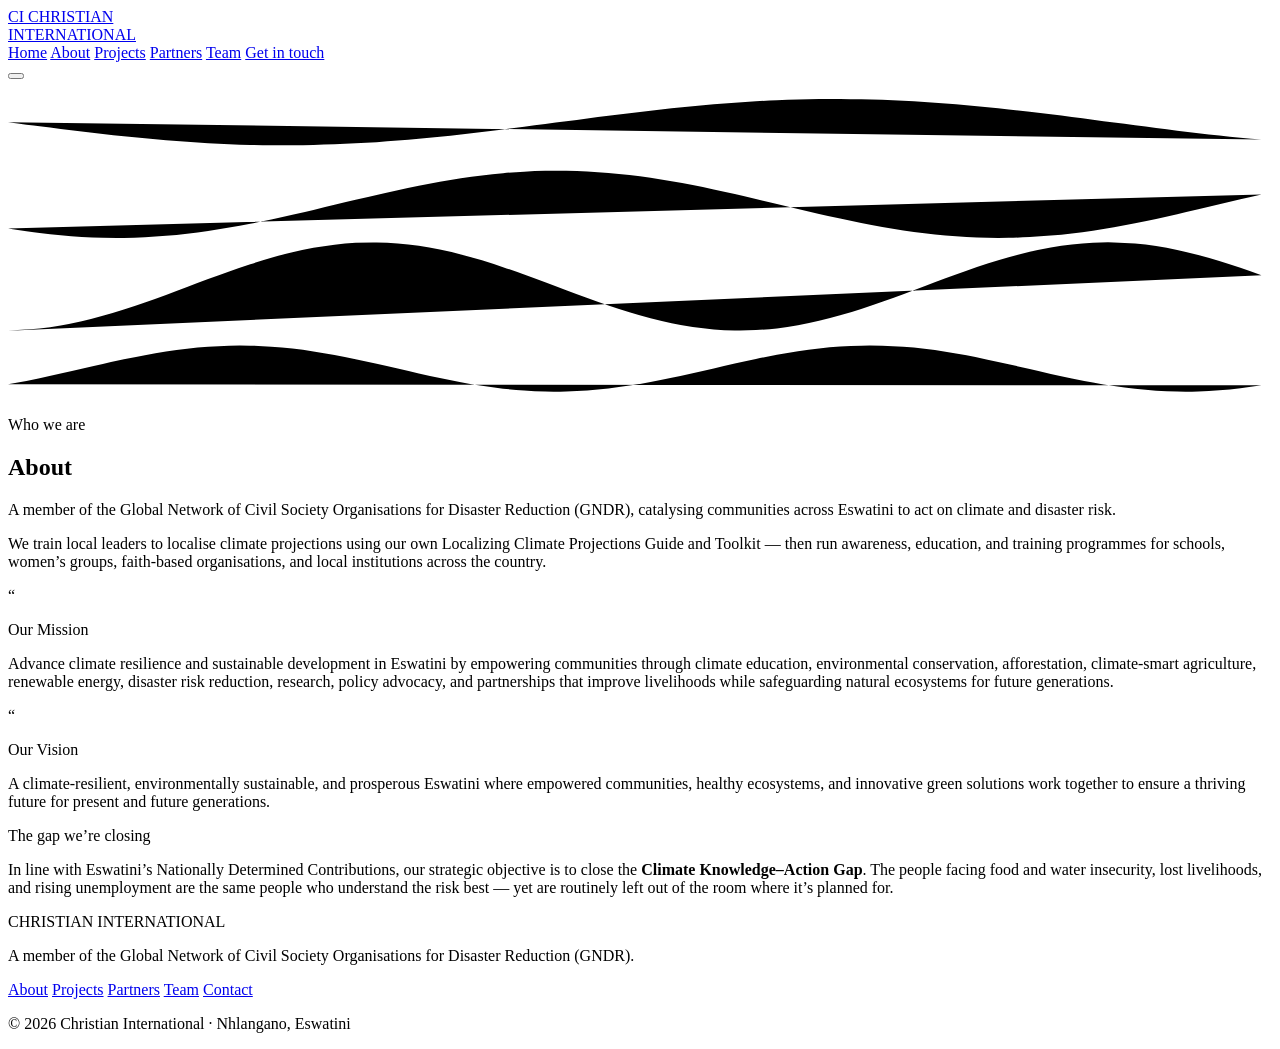
==== about.html @ 1fddf259 "first commit" ====
<!DOCTYPE html>
<html lang="en">
<head>
<meta charset="UTF-8">
<meta name="viewport" content="width=device-width, initial-scale=1.0">
<title>About — Christian International</title>
<link rel="preconnect" href="https://fonts.googleapis.com">
<link rel="preconnect" href="https://fonts.gstatic.com" crossorigin>
<link href="https://fonts.googleapis.com/css2?family=Big+Shoulders+Display:wght@600;700;800;900&family=PT+Serif:ital,wght@0,400;0,700;1,400&family=JetBrains+Mono:wght@400;500;600;700&display=swap" rel="stylesheet">
<link rel="stylesheet" href="assets/styles.css">
</head>
<body>
<header class="nav" id="nav">
  <div class="nav-inner">
    <a href="index.html" class="nav-logo">
      <span class="nav-logo-mark">CI</span>
      <span class="nav-logo-text">CHRISTIAN<br>INTERNATIONAL</span>
    </a>
    <nav class="nav-links" id="navLinks">
      <a href="index.html" class="">Home</a>
      <a href="about.html" class="is-active">About</a>
      <a href="projects.html" class="">Projects</a>
      <a href="partners.html" class="">Partners</a>
      <a href="team.html" class="">Team</a>
      <a href="contact.html" class="nav-cta">Get in touch</a>
    </nav>
    <button class="nav-toggle" id="navToggle" aria-label="Toggle menu" aria-expanded="false">
      <span></span><span></span><span></span>
    </button>
  </div>
</header>
<section class="page-header">
  <div class="contour-layer" aria-hidden="true">
    <svg viewBox="0 0 1200 300" preserveAspectRatio="none">
      <path d="M0.0,40.0 Q20.0,42.6 30.0,43.9 Q40.0,45.2 50.0,46.5 Q60.0,47.8 70.0,49.0 Q80.0,50.2 90.0,51.3 Q100.0,52.4 110.0,53.5 Q120.0,54.5 130.0,55.4 Q140.0,56.4 150.0,57.2 Q160.0,58.0 170.0,58.7 Q180.0,59.4 190.0,60.0 Q200.0,60.5 210.0,60.9 Q220.0,61.3 230.0,61.6 Q240.0,61.8 250.0,61.9 Q260.0,62.0 270.0,61.9 Q280.0,61.9 290.0,61.6 Q300.0,61.4 310.0,61.0 Q320.0,60.7 330.0,60.1 Q340.0,59.6 350.0,59.0 Q360.0,58.3 370.0,57.5 Q380.0,56.7 390.0,55.8 Q400.0,54.9 410.0,53.8 Q420.0,52.8 430.0,51.7 Q440.0,50.6 450.0,49.4 Q460.0,48.2 470.0,46.9 Q480.0,45.7 490.0,44.4 Q500.0,43.1 510.0,41.8 Q520.0,40.5 530.0,39.2 Q540.0,37.8 550.0,36.5 Q560.0,35.2 570.0,34.0 Q580.0,32.7 590.0,31.5 Q600.0,30.3 610.0,29.1 Q620.0,28.0 630.0,26.9 Q640.0,25.9 650.0,24.9 Q660.0,23.9 670.0,23.1 Q680.0,22.3 690.0,21.5 Q700.0,20.8 710.0,20.2 Q720.0,19.7 730.0,19.2 Q740.0,18.8 750.0,18.5 Q760.0,18.3 770.0,18.1 Q780.0,18.0 790.0,18.0 Q800.0,18.1 810.0,18.3 Q820.0,18.5 830.0,18.8 Q840.0,19.2 850.0,19.7 Q860.0,20.2 870.0,20.8 Q880.0,21.4 890.0,22.2 Q900.0,23.0 910.0,23.9 Q920.0,24.8 930.0,25.8 Q940.0,26.8 950.0,27.9 Q960.0,29.0 970.0,30.2 Q980.0,31.4 990.0,32.6 Q1000.0,33.9 1010.0,35.1 Q1020.0,36.4 1030.0,37.7 Q1040.0,39.1 1050.0,40.4 Q1060.0,41.7 1070.0,43.0 Q1080.0,44.3 1090.0,45.6 Q1100.0,46.9 1110.0,48.1 Q1120.0,49.3 1130.0,50.5 Q1140.0,51.6 1150.0,52.7 Q1160.0,53.8 1170.0,54.8 Q1180.0,55.7 1190.0,56.6" />
<path d="M0.0,141.0 Q20.0,144.0 30.0,145.3 Q40.0,146.5 50.0,147.4 Q60.0,148.4 70.0,149.0 Q80.0,149.5 90.0,149.8 Q100.0,150.0 110.0,149.9 Q120.0,149.7 130.0,149.2 Q140.0,148.8 150.0,147.9 Q160.0,147.1 170.0,145.9 Q180.0,144.8 190.0,143.3 Q200.0,141.9 210.0,140.1 Q220.0,138.4 230.0,136.5 Q240.0,134.5 250.0,132.4 Q260.0,130.2 270.0,127.9 Q280.0,125.7 290.0,123.3 Q300.0,120.9 310.0,118.5 Q320.0,116.1 330.0,113.8 Q340.0,111.4 350.0,109.1 Q360.0,106.8 370.0,104.6 Q380.0,102.4 390.0,100.4 Q400.0,98.4 410.0,96.6 Q420.0,94.9 430.0,93.3 Q440.0,91.8 450.0,90.6 Q460.0,89.4 470.0,88.5 Q480.0,87.5 490.0,87.0 Q500.0,86.4 510.0,86.2 Q520.0,86.0 530.0,86.2 Q540.0,86.3 550.0,86.8 Q560.0,87.3 570.0,88.2 Q580.0,89.0 590.0,90.2 Q600.0,91.4 610.0,92.8 Q620.0,94.3 630.0,96.1 Q640.0,97.8 650.0,99.8 Q660.0,101.7 670.0,103.9 Q680.0,106.0 690.0,108.3 Q700.0,110.6 710.0,113.0 Q720.0,115.3 730.0,117.7 Q740.0,120.1 750.0,122.5 Q760.0,124.9 770.0,127.2 Q780.0,129.5 790.0,131.6 Q800.0,133.8 810.0,135.8 Q820.0,137.8 830.0,139.6 Q840.0,141.3 850.0,142.8 Q860.0,144.3 870.0,145.5 Q880.0,146.8 890.0,147.6 Q900.0,148.5 910.0,149.1 Q920.0,149.6 930.0,149.8 Q940.0,150.0 950.0,149.8 Q960.0,149.7 970.0,149.1 Q980.0,148.6 990.0,147.7 Q1000.0,146.9 1010.0,145.7 Q1020.0,144.5 1030.0,143.0 Q1040.0,141.5 1050.0,139.7 Q1060.0,138.0 1070.0,136.0 Q1080.0,134.0 1090.0,131.9 Q1100.0,129.7 1110.0,127.4 Q1120.0,125.1 1130.0,122.8 Q1140.0,120.4 1150.0,118.0 Q1160.0,115.6 1170.0,113.2 Q1180.0,110.9 1190.0,108.6" />
<path d="M0.0,238.0 Q20.0,237.1 30.0,236.0 Q40.0,234.9 50.0,233.1 Q60.0,231.4 70.0,229.1 Q80.0,226.8 90.0,223.9 Q100.0,221.1 110.0,217.9 Q120.0,214.7 130.0,211.2 Q140.0,207.7 150.0,204.0 Q160.0,200.3 170.0,196.5 Q180.0,192.7 190.0,189.0 Q200.0,185.3 210.0,181.7 Q220.0,178.2 230.0,174.9 Q240.0,171.7 250.0,168.8 Q260.0,165.9 270.0,163.5 Q280.0,161.2 290.0,159.3 Q300.0,157.5 310.0,156.3 Q320.0,155.1 330.0,154.6 Q340.0,154.1 350.0,154.2 Q360.0,154.3 370.0,155.2 Q380.0,156.0 390.0,157.4 Q400.0,158.9 410.0,161.0 Q420.0,163.0 430.0,165.6 Q440.0,168.2 450.0,171.2 Q460.0,174.3 470.0,177.7 Q480.0,181.1 490.0,184.7 Q500.0,188.3 510.0,192.1 Q520.0,195.9 530.0,199.6 Q540.0,203.4 550.0,207.0 Q560.0,210.7 570.0,214.1 Q580.0,217.5 590.0,220.5 Q600.0,223.6 610.0,226.2 Q620.0,228.8 630.0,230.9 Q640.0,233.0 650.0,234.5 Q660.0,235.9 670.0,236.8 Q680.0,237.6 690.0,237.8 Q700.0,238.0 710.0,237.4 Q720.0,236.9 730.0,235.8 Q740.0,234.6 750.0,232.8 Q760.0,231.0 770.0,228.6 Q780.0,226.3 790.0,223.4 Q800.0,220.6 810.0,217.3 Q820.0,214.1 830.0,210.5 Q840.0,207.0 850.0,203.3 Q860.0,199.6 870.0,195.8 Q880.0,192.0 890.0,188.3 Q900.0,184.6 910.0,181.1 Q920.0,177.5 930.0,174.3 Q940.0,171.1 950.0,168.3 Q960.0,165.4 970.0,163.1 Q980.0,160.8 990.0,159.0 Q1000.0,157.2 1010.0,156.1 Q1020.0,155.0 1030.0,154.5 Q1040.0,154.0 1050.0,154.2 Q1060.0,154.4 1070.0,155.3 Q1080.0,156.2 1090.0,157.7 Q1100.0,159.2 1110.0,161.3 Q1120.0,163.5 1130.0,166.1 Q1140.0,168.7 1150.0,171.8 Q1160.0,174.9 1170.0,178.3 Q1180.0,181.7 1190.0,185.4" />
<path d="M0.0,288.9 Q20.0,285.2 30.0,283.1 Q40.0,281.0 50.0,278.7 Q60.0,276.4 70.0,274.1 Q80.0,271.8 90.0,269.6 Q100.0,267.3 110.0,265.2 Q120.0,263.1 130.0,261.2 Q140.0,259.4 150.0,257.8 Q160.0,256.3 170.0,255.1 Q180.0,253.9 190.0,253.2 Q200.0,252.5 210.0,252.2 Q220.0,252.0 230.0,252.2 Q240.0,252.5 250.0,253.2 Q260.0,253.9 270.0,255.0 Q280.0,256.2 290.0,257.7 Q300.0,259.3 310.0,261.1 Q320.0,263.0 330.0,265.1 Q340.0,267.2 350.0,269.5 Q360.0,271.7 370.0,274.0 Q380.0,276.3 390.0,278.6 Q400.0,280.9 410.0,283.0 Q420.0,285.1 430.0,286.9 Q440.0,288.8 450.0,290.3 Q460.0,291.9 470.0,293.0 Q480.0,294.1 490.0,294.8 Q500.0,295.5 510.0,295.8 Q520.0,296.0 530.0,295.7 Q540.0,295.5 550.0,294.8 Q560.0,294.0 570.0,292.9 Q580.0,291.7 590.0,290.1 Q600.0,288.6 610.0,286.7 Q620.0,284.8 630.0,282.7 Q640.0,280.6 650.0,278.3 Q660.0,276.1 670.0,273.8 Q680.0,271.5 690.0,269.2 Q700.0,267.0 710.0,264.9 Q720.0,262.8 730.0,260.9 Q740.0,259.1 750.0,257.6 Q760.0,256.0 770.0,254.9 Q780.0,253.8 790.0,253.1 Q800.0,252.4 810.0,252.2 Q820.0,252.0 830.0,252.3 Q840.0,252.6 850.0,253.3 Q860.0,254.0 870.0,255.2 Q880.0,256.4 890.0,258.0 Q900.0,259.6 910.0,261.4 Q920.0,263.3 930.0,265.5 Q940.0,267.6 950.0,269.8 Q960.0,272.1 970.0,274.4 Q980.0,276.7 990.0,279.0 Q1000.0,281.2 1010.0,283.3 Q1020.0,285.4 1030.0,287.2 Q1040.0,289.1 1050.0,290.6 Q1060.0,292.1 1070.0,293.2 Q1080.0,294.3 1090.0,295.0 Q1100.0,295.6 1110.0,295.8 Q1120.0,296.0 1130.0,295.7 Q1140.0,295.4 1150.0,294.6 Q1160.0,293.9 1170.0,292.7 Q1180.0,291.5 1190.0,289.9" />
<path d="M0.0,350.1 Q20.0,346.3 30.0,344.5 Q40.0,342.6 50.0,340.8 Q60.0,339.0 70.0,337.3 Q80.0,335.6 90.0,334.0 Q100.0,332.4 110.0,331.0 Q120.0,329.5 130.0,328.2 Q140.0,327.0 150.0,325.9 Q160.0,324.8 170.0,323.9 Q180.0,322.9 190.0,322.2 Q200.0,321.5 210.0,321.1 Q220.0,320.6 230.0,320.3 Q240.0,320.1 250.0,320.1 Q260.0,320.0 270.0,320.2 Q280.0,320.4 290.0,320.9 Q300.0,321.3 310.0,322.0 Q320.0,322.6 330.0,323.5 Q340.0,324.4 350.0,325.4 Q360.0,326.5 370.0,327.7 Q380.0,329.0 390.0,330.4 Q400.0,331.8 410.0,333.4 Q420.0,334.9 430.0,336.6 Q440.0,338.3 450.0,340.1 Q460.0,341.8 470.0,343.7 Q480.0,345.5 490.0,347.4 Q500.0,349.3 510.0,351.3 Q520.0,353.2 530.0,355.1 Q540.0,357.0 550.0,358.9 Q560.0,360.7 570.0,362.6 Q580.0,364.4 590.0,366.1 Q600.0,367.8 610.0,369.4 Q620.0,371.0 630.0,372.5 Q640.0,374.0 650.0,375.3 Q660.0,376.6 670.0,377.7 Q680.0,378.9 690.0,379.8 Q700.0,380.8 710.0,381.5 Q720.0,382.2 730.0,382.8 Q740.0,383.3 750.0,383.6 Q760.0,383.9 770.0,383.9 Q780.0,384.0 790.0,383.8 Q800.0,383.7 810.0,383.3 Q820.0,382.9 830.0,382.3 Q840.0,381.6 850.0,380.8 Q860.0,380.0 870.0,379.0 Q880.0,377.9 890.0,376.7 Q900.0,375.5 910.0,374.1 Q920.0,372.7 930.0,371.2 Q940.0,369.7 950.0,368.0 Q960.0,366.3 970.0,364.6 Q980.0,362.8 990.0,361.0 Q1000.0,359.1 1010.0,357.2 Q1020.0,355.3 1030.0,353.4 Q1040.0,351.5 1050.0,349.6 Q1060.0,347.7 1070.0,345.8 Q1080.0,343.9 1090.0,342.1 Q1100.0,340.3 1110.0,338.5 Q1120.0,336.8 1130.0,335.2 Q1140.0,333.5 1150.0,332.0 Q1160.0,330.5 1170.0,329.2 Q1180.0,327.8 1190.0,326.7" />
<path d="M0.0,398.2 Q20.0,394.5 30.0,393.0 Q40.0,391.5 50.0,390.5 Q60.0,389.4 70.0,388.9 Q80.0,388.3 90.0,388.1 Q100.0,388.0 110.0,388.4 Q120.0,388.7 130.0,389.6 Q140.0,390.4 150.0,391.6 Q160.0,392.9 170.0,394.6 Q180.0,396.3 190.0,398.3 Q200.0,400.4 210.0,402.8 Q220.0,405.1 230.0,407.8 Q240.0,410.5 250.0,413.4 Q260.0,416.3 270.0,419.3 Q280.0,422.3 290.0,425.5 Q300.0,428.6 310.0,431.8 Q320.0,434.9 330.0,438.0 Q340.0,441.1 350.0,444.0 Q360.0,447.0 370.0,449.8 Q380.0,452.6 390.0,455.1 Q400.0,457.6 410.0,459.8 Q420.0,462.0 430.0,463.9 Q440.0,465.7 450.0,467.2 Q460.0,468.6 470.0,469.6 Q480.0,470.7 490.0,471.2 Q500.0,471.8 510.0,471.9 Q520.0,472.0 530.0,471.6 Q540.0,471.2 550.0,470.4 Q560.0,469.5 570.0,468.2 Q580.0,466.9 590.0,465.2 Q600.0,463.5 610.0,461.5 Q620.0,459.4 630.0,457.0 Q640.0,454.6 650.0,451.9 Q660.0,449.2 670.0,446.3 Q680.0,443.4 690.0,440.4 Q700.0,437.3 710.0,434.2 Q720.0,431.0 730.0,427.9 Q740.0,424.8 750.0,421.7 Q760.0,418.6 770.0,415.6 Q780.0,412.7 790.0,409.9 Q800.0,407.2 810.0,404.6 Q820.0,402.1 830.0,399.9 Q840.0,397.8 850.0,395.9 Q860.0,394.1 870.0,392.7 Q880.0,391.2 890.0,390.3 Q900.0,389.3 910.0,388.7 Q920.0,388.2 930.0,388.1 Q940.0,388.1 950.0,388.5 Q960.0,388.9 970.0,389.7 Q980.0,390.6 990.0,391.9 Q1000.0,393.2 1010.0,395.0 Q1020.0,396.7 1030.0,398.8 Q1040.0,400.9 1050.0,403.3 Q1060.0,405.7 1070.0,408.4 Q1080.0,411.1 1090.0,414.0 Q1100.0,416.9 1110.0,420.0 Q1120.0,423.0 1130.0,426.2 Q1140.0,429.3 1150.0,432.5 Q1160.0,435.6 1170.0,438.7 Q1180.0,441.8 1190.0,444.7" />
<path d="M0.0,486.1 Q20.0,486.8 30.0,487.5 Q40.0,488.2 50.0,489.2 Q60.0,490.2 70.0,491.5 Q80.0,492.8 90.0,494.3 Q100.0,495.9 110.0,497.6 Q120.0,499.4 130.0,501.2 Q140.0,503.1 150.0,505.1 Q160.0,507.1 170.0,509.0 Q180.0,511.0 190.0,512.9 Q200.0,514.9 210.0,516.7 Q220.0,518.5 230.0,520.1 Q240.0,521.8 250.0,523.2 Q260.0,524.6 270.0,525.8 Q280.0,526.9 290.0,527.8 Q300.0,528.6 310.0,529.2 Q320.0,529.7 330.0,529.8 Q340.0,530.0 350.0,529.8 Q360.0,529.6 370.0,529.1 Q380.0,528.5 390.0,527.7 Q400.0,526.8 410.0,525.6 Q420.0,524.5 430.0,523.0 Q440.0,521.6 450.0,519.9 Q460.0,518.3 470.0,516.4 Q480.0,514.6 490.0,512.7 Q500.0,510.7 510.0,508.8 Q520.0,506.8 530.0,504.8 Q540.0,502.9 550.0,501.0 Q560.0,499.1 570.0,497.4 Q580.0,495.7 590.0,494.1 Q600.0,492.6 610.0,491.3 Q620.0,490.0 630.0,489.0 Q640.0,488.1 650.0,487.4 Q660.0,486.7 670.0,486.4 Q680.0,486.1 690.0,486.1 Q700.0,486.1 710.0,486.5 Q720.0,486.9 730.0,487.6 Q740.0,488.3 750.0,489.4 Q760.0,490.4 770.0,491.7 Q780.0,493.1 790.0,494.6 Q800.0,496.2 810.0,498.0 Q820.0,499.7 830.0,501.6 Q840.0,503.5 850.0,505.5 Q860.0,507.4 870.0,509.4 Q880.0,511.4 890.0,513.3 Q900.0,515.2 910.0,517.0 Q920.0,518.8 930.0,520.4 Q940.0,522.1 950.0,523.5 Q960.0,524.9 970.0,526.0 Q980.0,527.1 990.0,527.9 Q1000.0,528.8 1010.0,529.2 Q1020.0,529.7 1030.0,529.9 Q1040.0,530.0 1050.0,529.8 Q1060.0,529.5 1070.0,529.0 Q1080.0,528.4 1090.0,527.5 Q1100.0,526.6 1110.0,525.4 Q1120.0,524.2 1130.0,522.7 Q1140.0,521.3 1150.0,519.6 Q1160.0,517.9 1170.0,516.1 Q1180.0,514.2 1190.0,512.3" />
<path d="M0.0,565.8 Q20.0,571.4 30.0,574.5 Q40.0,577.7 50.0,581.0 Q60.0,584.3 70.0,587.6 Q80.0,591.0 90.0,594.2 Q100.0,597.5 110.0,600.5 Q120.0,603.5 130.0,606.1 Q140.0,608.7 150.0,610.8 Q160.0,612.9 170.0,614.4 Q180.0,615.9 190.0,616.8 Q200.0,617.6 210.0,617.8 Q220.0,617.9 230.0,617.4 Q240.0,616.9 250.0,615.7 Q260.0,614.4 270.0,612.6 Q280.0,610.8 290.0,608.4 Q300.0,606.0 310.0,603.2 Q320.0,600.3 330.0,597.2 Q340.0,594.1 350.0,590.7 Q360.0,587.4 370.0,584.1 Q380.0,580.7 390.0,577.5 Q400.0,574.3 410.0,571.3 Q420.0,568.3 430.0,565.7 Q440.0,563.2 450.0,561.1 Q460.0,559.0 470.0,557.5 Q480.0,556.0 490.0,555.2 Q500.0,554.3 510.0,554.2 Q520.0,554.1 530.0,554.6 Q540.0,555.2 550.0,556.4 Q560.0,557.7 570.0,559.5 Q580.0,561.4 590.0,563.8 Q600.0,566.2 610.0,569.1 Q620.0,571.9 630.0,575.0 Q640.0,578.2 650.0,581.5 Q660.0,584.8 670.0,588.2 Q680.0,591.5 690.0,594.8 Q700.0,598.0 710.0,600.9 Q720.0,603.9 730.0,606.5 Q740.0,609.0 750.0,611.1 Q760.0,613.2 770.0,614.6 Q780.0,616.1 790.0,616.9 Q800.0,617.7 810.0,617.8 Q820.0,617.9 830.0,617.3 Q840.0,616.7 850.0,615.5 Q860.0,614.2 870.0,612.3 Q880.0,610.4 890.0,608.0 Q900.0,605.6 910.0,602.7 Q920.0,599.9 930.0,596.7 Q940.0,593.5 950.0,590.2 Q960.0,586.9 970.0,583.6 Q980.0,580.2 990.0,577.0 Q1000.0,573.8 1010.0,570.8 Q1020.0,567.9 1030.0,565.3 Q1040.0,562.8 1050.0,560.7 Q1060.0,558.7 1070.0,557.3 Q1080.0,555.8 1090.0,555.0 Q1100.0,554.3 1110.0,554.2 Q1120.0,554.1 1130.0,554.7 Q1140.0,555.3 1150.0,556.6 Q1160.0,557.9 1170.0,559.8 Q1180.0,561.8 1190.0,564.2" />
<path d="M0.0,668.9 Q20.0,673.9 30.0,676.3 Q40.0,678.7 50.0,681.0 Q60.0,683.3 70.0,685.4 Q80.0,687.6 90.0,689.6 Q100.0,691.6 110.0,693.4 Q120.0,695.2 130.0,696.8 Q140.0,698.3 150.0,699.7 Q160.0,701.0 170.0,702.0 Q180.0,703.1 190.0,703.9 Q200.0,704.7 210.0,705.1 Q220.0,705.6 230.0,705.8 Q240.0,706.0 250.0,705.9 Q260.0,705.8 270.0,705.3 Q280.0,704.9 290.0,704.2 Q300.0,703.5 310.0,702.5 Q320.0,701.5 330.0,700.3 Q340.0,699.0 350.0,697.5 Q360.0,696.0 370.0,694.2 Q380.0,692.5 390.0,690.5 Q400.0,688.6 410.0,686.4 Q420.0,684.3 430.0,682.0 Q440.0,679.8 450.0,677.4 Q460.0,675.0 470.0,672.5 Q480.0,670.1 490.0,667.6 Q500.0,665.0 510.0,662.5 Q520.0,660.0 530.0,657.5 Q540.0,655.0 550.0,652.6 Q560.0,650.2 570.0,647.9 Q580.0,645.5 590.0,643.3 Q600.0,641.2 610.0,639.1 Q620.0,637.1 630.0,635.3 Q640.0,633.4 650.0,631.8 Q660.0,630.2 670.0,628.8 Q680.0,627.5 690.0,626.4 Q700.0,625.2 710.0,624.4 Q720.0,623.6 730.0,623.0 Q740.0,622.5 750.0,622.3 Q760.0,622.0 770.0,622.1 Q780.0,622.1 790.0,622.5 Q800.0,622.9 810.0,623.5 Q820.0,624.2 830.0,625.1 Q840.0,626.1 850.0,627.3 Q860.0,628.5 870.0,630.0 Q880.0,631.5 890.0,633.2 Q900.0,634.9 910.0,636.8 Q920.0,638.7 930.0,640.8 Q940.0,642.9 950.0,645.1 Q960.0,647.4 970.0,649.8 Q980.0,652.1 990.0,654.6 Q1000.0,657.0 1010.0,659.5 Q1020.0,662.1 1030.0,664.6 Q1040.0,667.1 1050.0,669.6 Q1060.0,672.1 1070.0,674.5 Q1080.0,677.0 1090.0,679.3 Q1100.0,681.6 1110.0,683.9 Q1120.0,686.1 1130.0,688.1 Q1140.0,690.2 1150.0,692.1 Q1160.0,693.9 1170.0,695.6 Q1180.0,697.3 1190.0,698.7" />
    </svg>
  </div>
  <div class="page-header-inner">
    <p class="eyebrow eyebrow--gold">Who we are</p>
    <h1 class="page-title">About</h1>
    <p class="page-lede">A member of the Global Network of Civil Society Organisations for Disaster Reduction (GNDR), catalysing communities across Eswatini to act on climate and disaster risk.</p>
  </div>
</section>
<section class="about">
  <div class="section-inner">
    <p class="about-intro reveal">We train local leaders to localise climate projections using our own Localizing Climate Projections Guide and Toolkit &mdash; then run awareness, education, and training programmes for schools, women&rsquo;s groups, faith-based organisations, and local institutions across the country.</p>

    <div class="quote-grid">
      <div class="quote-card quote-card--rust reveal">
        <span class="quote-mark">&ldquo;</span>
        <p class="quote-label">Our Mission</p>
        <p class="quote-text">Advance climate resilience and sustainable development in Eswatini by empowering communities through climate education, environmental conservation, afforestation, climate-smart agriculture, renewable energy, disaster risk reduction, research, policy advocacy, and partnerships that improve livelihoods while safeguarding natural ecosystems for future generations.</p>
      </div>
      <div class="quote-card quote-card--green reveal">
        <span class="quote-mark">&ldquo;</span>
        <p class="quote-label">Our Vision</p>
        <p class="quote-text">A climate-resilient, environmentally sustainable, and prosperous Eswatini where empowered communities, healthy ecosystems, and innovative green solutions work together to ensure a thriving future for present and future generations.</p>
      </div>
    </div>

    <div class="gap-panel reveal">
      <p class="eyebrow eyebrow--gold">The gap we&rsquo;re closing</p>
      <p class="gap-text">In line with Eswatini&rsquo;s Nationally Determined Contributions, our strategic objective is to close the <strong>Climate Knowledge&ndash;Action Gap</strong>. The people facing food and water insecurity, lost livelihoods, and rising unemployment are the same people who understand the risk best &mdash; yet are routinely left out of the room where it&rsquo;s planned for.</p>
    </div>
  </div>
</section>
<footer class="footer">
  <div class="section-inner footer-inner">
    <div class="footer-brand">
      <p class="footer-org">CHRISTIAN INTERNATIONAL</p>
      <p class="footer-tag">A member of the Global Network of Civil Society Organisations for Disaster Reduction (GNDR).</p>
    </div>
    <nav class="footer-links">
      <a href="about.html">About</a>
      <a href="projects.html">Projects</a>
      <a href="partners.html">Partners</a>
      <a href="team.html">Team</a>
      <a href="contact.html">Contact</a>
    </nav>
    <p class="footer-copy">&copy; 2026 Christian International &middot; Nhlangano, Eswatini</p>
  </div>
</footer>
<script src="assets/script.js"></script>
</body>
</html>
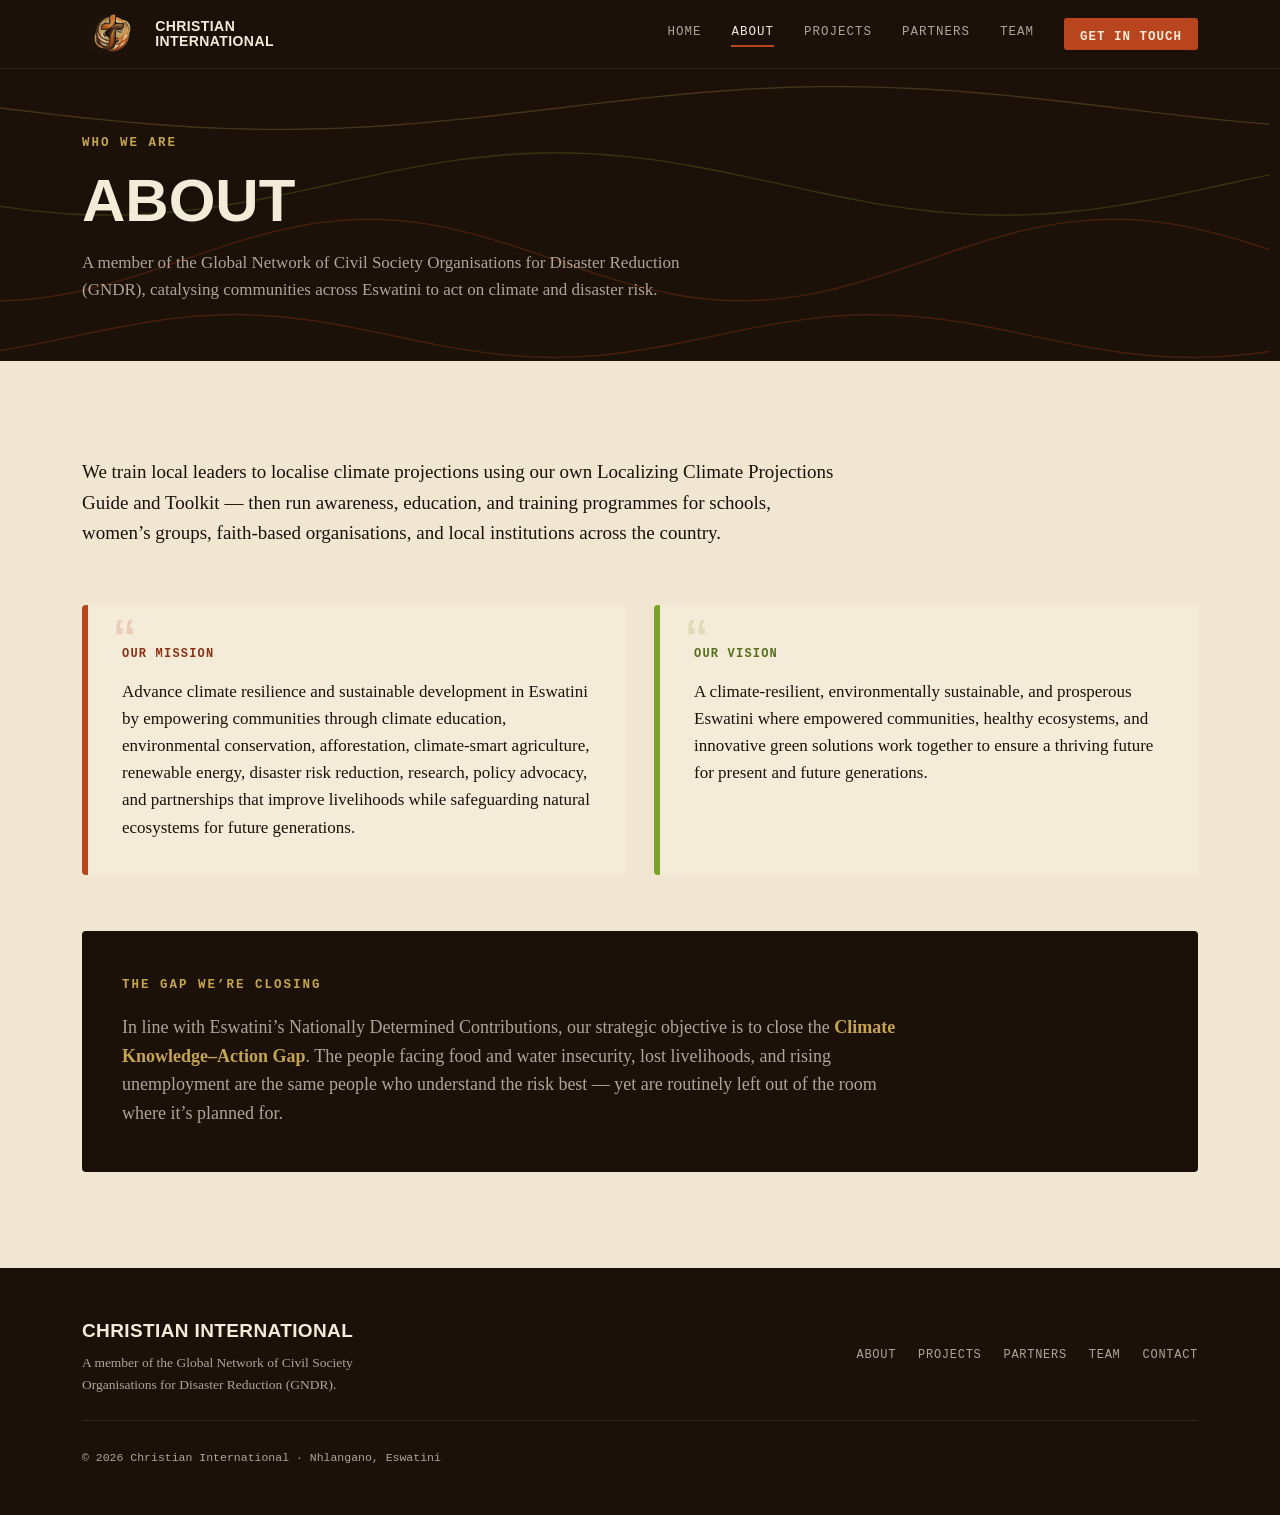
==== commit f15a9df6: "updates2.0" ====
--- a/about.html
+++ b/about.html
@@ -13,7 +13,7 @@
 <header class="nav" id="nav">
   <div class="nav-inner">
     <a href="index.html" class="nav-logo">
-      <span class="nav-logo-mark">CI</span>
+      <img class="nav-logo-mark" src="assets/logo-mark.png" alt="Christian International logo">
       <span class="nav-logo-text">CHRISTIAN<br>INTERNATIONAL</span>
     </a>
     <nav class="nav-links" id="navLinks">
--- a/assets/styles.css
+++ b/assets/styles.css
@@ -0,0 +1,507 @@
+
+:root {
+  --bg-dark: #1C1108;
+  --bg-dark-2: #241608;
+  --bg-cream: #F1E6D2;
+  --bg-cream-2: #E7D8BB;
+  --rust: #B8451E;
+  --rust-deep: #8A3315;
+  --green: #7CA22A;
+  --green-deep: #55701C;
+  --gold: #C5A452;
+  --teal: #1E4F46;
+  --teal-deep: #143530;
+  --ink: #1C1108;
+  --bone: #F5EBD9;
+  --bone-dim: rgba(245,235,217,0.68);
+  --ink-dim: rgba(28,17,8,0.68);
+  --display: 'Big Shoulders Display', sans-serif;
+  --body: 'PT Serif', Georgia, serif;
+  --mono: 'JetBrains Mono', monospace;
+}
+
+* { box-sizing: border-box; }
+html { scroll-behavior: smooth; }
+body {
+  margin: 0;
+  background: var(--bg-cream);
+  color: var(--ink);
+  font-family: var(--body);
+  line-height: 1.6;
+  -webkit-font-smoothing: antialiased;
+}
+img { max-width: 100%; display: block; }
+a { color: inherit; }
+.section-inner {
+  max-width: 1180px;
+  margin: 0 auto;
+  padding: 0 32px;
+}
+
+/* ---------- utility text ---------- */
+.eyebrow {
+  font-family: var(--mono);
+  font-size: 12.5px;
+  letter-spacing: 0.16em;
+  text-transform: uppercase;
+  font-weight: 600;
+  margin: 0 0 18px;
+}
+.eyebrow--rust { color: var(--rust-deep); }
+.eyebrow--gold { color: var(--gold); }
+.eyebrow--bone { color: var(--gold); }
+
+.section-title {
+  font-family: var(--display);
+  font-weight: 800;
+  text-transform: uppercase;
+  font-size: clamp(32px, 5vw, 52px);
+  line-height: 1.02;
+  letter-spacing: 0.005em;
+  margin: 0 0 44px;
+  color: var(--ink);
+}
+.section-title--bone { color: var(--bone); }
+
+/* ---------- reveal ---------- */
+.reveal { opacity: 0; transform: translateY(22px); transition: opacity 0.7s ease, transform 0.7s ease; }
+.reveal.is-visible { opacity: 1; transform: translateY(0); }
+
+/* ---------- NAV ---------- */
+.nav {
+  position: sticky;
+  top: 0;
+  z-index: 100;
+  background: var(--bg-dark);
+  border-bottom: 1px solid rgba(245,235,217,0.08);
+  transition: box-shadow 0.3s ease;
+}
+.nav.is-scrolled { box-shadow: 0 8px 24px rgba(0,0,0,0.35); }
+.nav-inner {
+  max-width: 1180px;
+  margin: 0 auto;
+  padding: 14px 32px;
+  display: flex;
+  align-items: center;
+  justify-content: space-between;
+}
+.nav-logo {
+  display: flex;
+  align-items: center;
+  gap: 12px;
+  text-decoration: none;
+  color: var(--bone);
+}
+.nav-logo-mark {
+  height: 40px;
+  width: auto;
+  flex-shrink: 0;
+}
+.nav-logo-text {
+  font-family: var(--display);
+  font-weight: 700;
+  font-size: 14px;
+  line-height: 1.1;
+  letter-spacing: 0.03em;
+}
+.nav-links {
+  display: flex;
+  align-items: center;
+  gap: 30px;
+  font-family: var(--mono);
+  font-size: 12.5px;
+  letter-spacing: 0.08em;
+  text-transform: uppercase;
+}
+.nav-links a { text-decoration: none; color: var(--bone-dim); transition: color 0.2s ease; padding-bottom: 3px; border-bottom: 2px solid transparent; }
+.nav-links a:hover { color: var(--bone); }
+.nav-links a.is-active { color: var(--bone); border-bottom-color: var(--rust); }
+.nav-cta {
+  background: var(--rust);
+  color: var(--bone) !important;
+  padding: 9px 16px;
+  border-radius: 3px;
+  font-weight: 600;
+  border-bottom: none !important;
+}
+.nav-cta:hover { background: var(--rust-deep); }
+.nav-cta.is-active { background: var(--rust-deep); }
+.nav-toggle {
+  display: none;
+  flex-direction: column;
+  gap: 5px;
+  background: none;
+  border: none;
+  cursor: pointer;
+  padding: 6px;
+}
+.nav-toggle span { width: 24px; height: 2px; background: var(--bone); transition: transform 0.25s ease, opacity 0.25s ease; }
+.nav-toggle.is-open span:nth-child(1) { transform: translateY(7px) rotate(45deg); }
+.nav-toggle.is-open span:nth-child(2) { opacity: 0; }
+.nav-toggle.is-open span:nth-child(3) { transform: translateY(-7px) rotate(-45deg); }
+
+/* ---------- HERO (home) ---------- */
+.hero {
+  position: relative;
+  background: var(--bg-dark);
+  overflow: hidden;
+  padding: 88px 0 0;
+}
+.contour-layer {
+  position: absolute;
+  inset: 0;
+  opacity: 0.5;
+  pointer-events: none;
+}
+.contour-layer svg { width: 100%; height: 100%; }
+.contour-layer path { fill: none; stroke: var(--rust-deep); stroke-width: 1.4; }
+.contour-layer path:nth-child(3n+2) { stroke: var(--green-deep); }
+.contour-layer path:nth-child(4n+1) { stroke: var(--gold); opacity: 0.6; }
+.hero-inner {
+  position: relative;
+  max-width: 1180px;
+  margin: 0 auto;
+  padding: 76px 32px 90px;
+}
+.hero-title {
+  font-family: var(--display);
+  font-weight: 900;
+  text-transform: uppercase;
+  font-size: clamp(40px, 7.2vw, 92px);
+  line-height: 0.98;
+  letter-spacing: 0.002em;
+  color: var(--bone);
+  margin: 0 0 30px;
+}
+.hl-rust { color: var(--rust); }
+.hl-green { color: var(--green); }
+.hero-sub {
+  font-size: 19px;
+  max-width: 560px;
+  color: var(--bone-dim);
+  margin: 0 0 40px;
+}
+.hero-ctas { display: flex; gap: 16px; flex-wrap: wrap; }
+.btn {
+  font-family: var(--mono);
+  font-size: 13px;
+  letter-spacing: 0.08em;
+  text-transform: uppercase;
+  font-weight: 600;
+  text-decoration: none;
+  padding: 15px 26px;
+  border-radius: 3px;
+  display: inline-block;
+  transition: transform 0.2s ease, background 0.2s ease;
+}
+.btn:hover { transform: translateY(-2px); }
+.btn--rust { background: var(--rust); color: var(--bone); }
+.btn--rust:hover { background: var(--rust-deep); }
+.btn--outline { border: 1.5px solid var(--bone-dim); color: var(--bone); }
+.btn--outline:hover { border-color: var(--bone); background: rgba(245,235,217,0.06); }
+
+.hero-stat {
+  position: relative;
+  background: var(--rust);
+  padding: 34px 0;
+}
+.hero-stat-inner {
+  max-width: 1180px;
+  margin: 0 auto;
+  padding: 0 32px;
+  display: flex;
+  align-items: center;
+  gap: 28px;
+  flex-wrap: wrap;
+}
+.stat-number {
+  font-family: var(--display);
+  font-weight: 900;
+  font-size: 72px;
+  color: var(--bone);
+  line-height: 1;
+  flex-shrink: 0;
+}
+.stat-label {
+  font-size: 15.5px;
+  color: rgba(245,235,217,0.92);
+  max-width: 620px;
+}
+.stat-label strong { color: var(--bg-dark); }
+
+/* ---------- PAGE HEADER (subpages) ---------- */
+.page-header {
+  position: relative;
+  background: var(--bg-dark);
+  overflow: hidden;
+  padding: 64px 0 58px;
+}
+.page-header .contour-layer { opacity: 0.4; }
+.page-header-inner {
+  position: relative;
+  max-width: 1180px;
+  margin: 0 auto;
+  padding: 0 32px;
+}
+.page-title {
+  font-family: var(--display);
+  font-weight: 900;
+  text-transform: uppercase;
+  font-size: clamp(34px, 5.6vw, 60px);
+  line-height: 1;
+  color: var(--bone);
+  margin: 0;
+}
+.page-lede {
+  font-size: 17px;
+  color: var(--bone-dim);
+  max-width: 620px;
+  margin: 18px 0 0;
+}
+
+/* ---------- COMMUNITY PHOTOS (home) ---------- */
+.community { padding: 96px 0 20px; background: var(--bg-cream); }
+.community-grid {
+  display: grid;
+  grid-template-columns: 1.6fr 1fr;
+  gap: 24px;
+  align-items: stretch;
+}
+.community-photo {
+  margin: 0;
+  position: relative;
+  border-radius: 4px;
+  overflow: hidden;
+  border: 4px solid var(--bone);
+  box-shadow: 0 18px 40px rgba(28,17,8,0.16);
+}
+.community-photo img { width: 100%; height: 100%; object-fit: cover; display: block; }
+.community-photo--main { min-height: 420px; }
+.community-photo--side { min-height: 420px; }
+.community-photo figcaption {
+  position: absolute;
+  left: 0; right: 0; bottom: 0;
+  padding: 22px 22px 16px;
+  background: linear-gradient(to top, rgba(28,17,8,0.82), rgba(28,17,8,0));
+  color: var(--bone);
+  font-family: var(--mono);
+  font-size: 12px;
+  letter-spacing: 0.04em;
+  line-height: 1.4;
+}
+
+.community-grid--single { grid-template-columns: 1fr; }
+.community-photo--full { min-height: 460px; max-height: 560px; }
+
+@media (max-width: 860px) {
+  .community-grid { grid-template-columns: 1fr; }
+  .community-photo--main, .community-photo--side { min-height: 320px; }
+}
+
+/* ---------- QUICK LINKS (home) ---------- */
+.quick-links { padding: 96px 0; background: var(--bg-cream); }
+.quick-grid { display: grid; grid-template-columns: repeat(3, 1fr); gap: 22px; }
+.quick-card {
+  background: var(--bone);
+  padding: 30px 26px;
+  border-radius: 4px;
+  border-top: 5px solid var(--card-accent, var(--rust));
+  text-decoration: none;
+  display: block;
+  transition: transform 0.2s ease, box-shadow 0.2s ease;
+}
+.quick-card:hover { transform: translateY(-4px); box-shadow: 0 14px 30px rgba(28,17,8,0.12); }
+.quick-card-label { font-family: var(--mono); font-size: 11.5px; text-transform: uppercase; letter-spacing: 0.09em; color: var(--card-accent, var(--rust-deep)); font-weight: 700; margin: 0 0 10px; }
+.quick-card-title { font-family: var(--display); font-weight: 800; text-transform: uppercase; font-size: 23px; color: var(--ink); margin: 0 0 10px; }
+.quick-card-desc { font-size: 14.5px; color: var(--ink-dim); margin: 0 0 14px; }
+.quick-card-arrow { font-family: var(--mono); font-size: 13px; color: var(--card-accent, var(--rust-deep)); font-weight: 600; }
+
+/* ---------- ABOUT ---------- */
+.about { padding: 96px 0; background: var(--bg-cream); }
+.about-intro { font-size: 19px; max-width: 760px; margin: 0 0 56px; color: var(--ink); }
+.quote-grid { display: grid; grid-template-columns: 1fr 1fr; gap: 28px; margin-bottom: 56px; }
+.quote-card {
+  background: var(--bone);
+  padding: 40px 34px 34px;
+  border-radius: 4px;
+  border-left: 6px solid var(--rust);
+  position: relative;
+}
+.quote-card--green { border-left-color: var(--green); }
+.quote-mark {
+  position: absolute;
+  top: 6px; left: 26px;
+  font-family: var(--display);
+  font-size: 64px;
+  color: rgba(184,69,30,0.18);
+  line-height: 1;
+}
+.quote-card--green .quote-mark { color: rgba(124,162,42,0.2); }
+.quote-label {
+  font-family: var(--mono);
+  font-size: 12px;
+  text-transform: uppercase;
+  letter-spacing: 0.1em;
+  color: var(--rust-deep);
+  font-weight: 700;
+  margin: 0 0 14px;
+}
+.quote-card--green .quote-label { color: var(--green-deep); }
+.quote-text { font-size: 17px; margin: 0; color: var(--ink); }
+
+.gap-panel {
+  background: var(--ink);
+  color: var(--bone);
+  padding: 44px 40px;
+  border-radius: 4px;
+}
+.gap-text { font-size: 18px; margin: 0; max-width: 780px; color: var(--bone-dim); }
+.gap-text strong { color: var(--gold); }
+
+/* ---------- PROJECTS ---------- */
+.projects { padding: 96px 0; background: var(--teal); }
+.project-grid { display: grid; grid-template-columns: 1fr 1fr; gap: 26px; }
+.project-card {
+  background: var(--teal-deep);
+  border-top: 5px solid var(--card-accent);
+  padding: 34px 30px;
+  border-radius: 4px;
+}
+.project-icon { width: 42px; height: 42px; color: var(--card-accent); margin-bottom: 22px; }
+.project-icon svg { width: 100%; height: 100%; }
+.project-tag {
+  font-family: var(--mono);
+  font-size: 11.5px;
+  text-transform: uppercase;
+  letter-spacing: 0.09em;
+  color: var(--card-accent);
+  font-weight: 600;
+  margin: 0 0 10px;
+}
+.project-title {
+  font-family: var(--display);
+  font-weight: 800;
+  text-transform: uppercase;
+  font-size: 25px;
+  color: var(--bone);
+  margin: 0 0 14px;
+  line-height: 1.08;
+}
+.project-desc { font-size: 15.5px; color: var(--bone-dim); margin: 0; }
+
+/* ---------- PARTNERS ---------- */
+.partners { padding: 96px 0; background: var(--bg-cream-2); }
+.partner-row { display: grid; grid-template-columns: repeat(3, 1fr); gap: 24px; }
+.partner-card {
+  background: var(--bone);
+  padding: 32px 28px;
+  border-radius: 4px;
+  border: 1.5px dashed var(--rust-deep);
+}
+.partner-badge { height: 34px; width: auto; margin: 0 0 16px; filter: sepia(0.15); }
+.partner-name { font-size: 16px; font-weight: 700; margin: 0 0 6px; color: var(--ink); }
+.partner-abbr {
+  font-family: var(--mono);
+  font-size: 12px;
+  letter-spacing: 0.1em;
+  color: var(--gold);
+  background: var(--ink);
+  display: inline-block;
+  padding: 3px 9px;
+  border-radius: 2px;
+  margin: 0 0 16px;
+}
+.partner-desc { font-size: 14.5px; color: var(--ink-dim); margin: 0; }
+
+/* ---------- TEAM ---------- */
+.team { padding: 96px 0; background: var(--bg-dark); }
+.leader-row { display: flex; flex-wrap: wrap; gap: 22px; margin-bottom: 66px; }
+.leader-card { width: 168px; text-align: center; }
+.avatar {
+  width: 100px; height: 100px;
+  border-radius: 50%;
+  margin: 0 auto 16px;
+  display: flex; align-items: center; justify-content: center;
+  font-family: var(--display);
+  font-weight: 800;
+  font-size: 30px;
+  color: var(--bone);
+  overflow: hidden;
+}
+.avatar--rust { background: var(--rust); }
+.avatar--green { background: var(--green-deep); }
+.avatar--gold { background: var(--gold); color: var(--ink); }
+.avatar--teal { background: var(--teal); }
+.avatar--photo { background: var(--bg-dark-2); border: 3px solid var(--gold); }
+.avatar--photo img { width: 100%; height: 100%; object-fit: cover; }
+.leader-name { font-weight: 700; font-size: 15.5px; margin: 0 0 4px; color: var(--bone); }
+.leader-role { font-family: var(--mono); font-size: 11.5px; text-transform: uppercase; letter-spacing: 0.06em; color: var(--gold); margin: 0; }
+
+.staff-eyebrow { margin-top: 8px; }
+.staff-grid { display: grid; grid-template-columns: repeat(4, 1fr); gap: 20px; }
+.staff-card { display: flex; align-items: center; gap: 12px; background: var(--bg-dark-2); padding: 14px 16px; border-radius: 4px; }
+.avatar--sm { width: 44px; height: 44px; font-size: 14px; margin: 0; flex-shrink: 0; }
+.staff-card p { font-size: 14px; margin: 0; color: var(--bone-dim); }
+
+/* ---------- CONTACT ---------- */
+.contact { background: var(--rust); padding: 96px 0; position: relative; overflow: hidden; }
+.contact-inner { display: flex; justify-content: space-between; align-items: flex-end; gap: 40px; }
+.contact-details { display: flex; gap: 64px; flex-wrap: wrap; }
+.contact-label { font-family: var(--mono); font-size: 12px; text-transform: uppercase; letter-spacing: 0.1em; color: rgba(28,17,8,0.65); font-weight: 700; margin: 0 0 10px; }
+.contact-value { font-size: 20px; font-weight: 700; color: var(--ink); margin: 0; }
+.contact-value a { text-decoration: none; }
+.contact-value a:hover { text-decoration: underline; }
+.contact-mark { width: 160px; height: 160px; color: rgba(28,17,8,0.18); flex-shrink: 0; }
+.contact-mark svg { width: 100%; height: 100%; }
+.contact-cta { margin-top: 40px; }
+
+/* ---------- FOOTER ---------- */
+.footer { background: var(--bg-dark); padding: 48px 0; }
+.footer-inner { display: flex; flex-wrap: wrap; justify-content: space-between; align-items: center; gap: 24px; }
+.footer-org { font-family: var(--display); font-weight: 800; font-size: 19px; color: var(--bone); margin: 0 0 6px; letter-spacing: 0.02em; }
+.footer-tag { font-size: 13.5px; color: var(--bone-dim); margin: 0; max-width: 340px; }
+.footer-links { display: flex; gap: 22px; font-family: var(--mono); font-size: 12px; text-transform: uppercase; letter-spacing: 0.06em; }
+.footer-links a { text-decoration: none; color: var(--bone-dim); }
+.footer-links a:hover { color: var(--bone); }
+.footer-copy { font-family: var(--mono); font-size: 11.5px; color: var(--bone-dim); margin: 0; width: 100%; padding-top: 28px; border-top: 1px solid rgba(245,235,217,0.1); }
+
+/* ---------- RESPONSIVE ---------- */
+@media (max-width: 860px) {
+  .quote-grid { grid-template-columns: 1fr; }
+  .project-grid { grid-template-columns: 1fr; }
+  .partner-row { grid-template-columns: 1fr; }
+  .quick-grid { grid-template-columns: 1fr 1fr; }
+  .staff-grid { grid-template-columns: 1fr 1fr; }
+  .contact-inner { flex-direction: column; align-items: flex-start; }
+  .contact-mark { display: none; }
+}
+@media (max-width: 640px) {
+  .nav-links {
+    position: absolute;
+    top: 100%; left: 0; right: 0;
+    background: var(--bg-dark);
+    flex-direction: column;
+    align-items: flex-start;
+    gap: 4px;
+    padding: 12px 32px 24px;
+    display: none;
+    border-bottom: 1px solid rgba(245,235,217,0.08);
+  }
+  .nav-links.is-open { display: flex; }
+  .nav-links a { padding: 12px 0; width: 100%; }
+  .nav-toggle { display: flex; }
+  .hero-inner { padding: 48px 24px 60px; }
+  .section-inner { padding: 0 20px; }
+  .hero-stat-inner { flex-direction: column; align-items: flex-start; }
+  .quote-card { padding: 34px 22px 28px; }
+  .gap-panel { padding: 34px 24px; }
+  .quick-grid { grid-template-columns: 1fr; }
+  .staff-grid { grid-template-columns: 1fr; }
+  .leader-row { justify-content: center; }
+  .contact { padding: 70px 0; }
+  .footer-links { flex-wrap: wrap; }
+}
+@media (prefers-reduced-motion: reduce) {
+  html { scroll-behavior: auto; }
+  .reveal { transition: none; }
+}
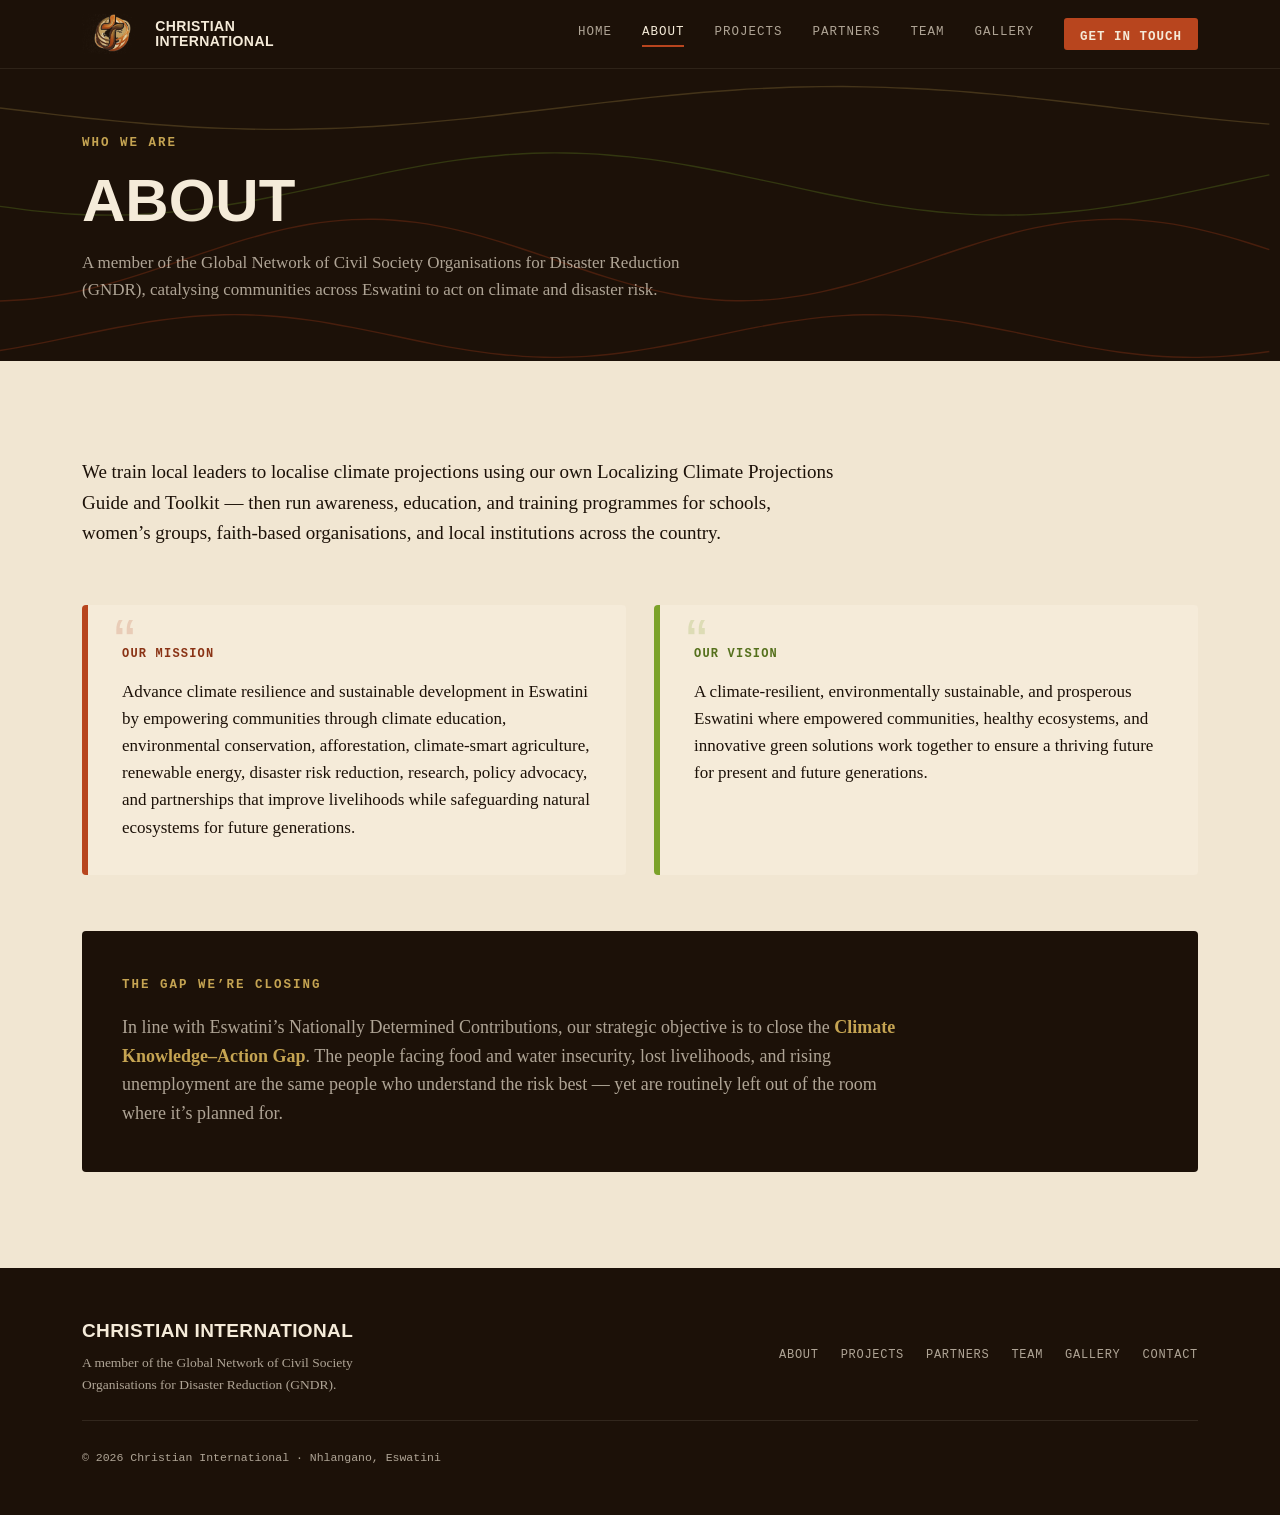
==== commit 8b932c80: "more updates" ====
--- a/about.html
+++ b/about.html
@@ -22,6 +22,7 @@
       <a href="projects.html" class="">Projects</a>
       <a href="partners.html" class="">Partners</a>
       <a href="team.html" class="">Team</a>
+      <a href="gallery.html" class="">Gallery</a>
       <a href="contact.html" class="nav-cta">Get in touch</a>
     </nav>
     <button class="nav-toggle" id="navToggle" aria-label="Toggle menu" aria-expanded="false">
@@ -83,6 +84,7 @@
       <a href="projects.html">Projects</a>
       <a href="partners.html">Partners</a>
       <a href="team.html">Team</a>
+      <a href="gallery.html">Gallery</a>
       <a href="contact.html">Contact</a>
     </nav>
     <p class="footer-copy">&copy; 2026 Christian International &middot; Nhlangano, Eswatini</p>
--- a/assets/styles.css
+++ b/assets/styles.css
@@ -455,6 +455,140 @@
 .contact-mark svg { width: 100%; height: 100%; }
 .contact-cta { margin-top: 40px; }
 
+/* ---------- GALLERY ---------- */
+.gallery { padding: 96px 0; background: var(--bg-cream); }
+.gallery-tabs {
+  display: flex;
+  flex-wrap: wrap;
+  gap: 10px;
+  margin: 0 0 40px;
+}
+.gallery-tab {
+  font-family: var(--mono);
+  font-size: 12px;
+  letter-spacing: 0.06em;
+  text-transform: uppercase;
+  font-weight: 600;
+  background: var(--bone);
+  color: var(--ink-dim);
+  border: 1.5px solid transparent;
+  padding: 10px 18px;
+  border-radius: 999px;
+  cursor: pointer;
+  transition: background 0.2s ease, color 0.2s ease, border-color 0.2s ease;
+}
+.gallery-tab:hover { border-color: var(--rust-deep); }
+.gallery-tab.is-active { background: var(--rust); color: var(--bone); }
+
+.gallery-grid {
+  display: grid;
+  grid-template-columns: repeat(3, 1fr);
+  gap: 20px;
+  grid-auto-rows: 8px;
+}
+.gallery-item {
+  margin: 0;
+  position: relative;
+  border-radius: 4px;
+  overflow: hidden;
+  cursor: pointer;
+  background: var(--bone);
+  border: 3px solid var(--bone);
+  box-shadow: 0 10px 24px rgba(28,17,8,0.10);
+  transition: transform 0.2s ease, box-shadow 0.2s ease;
+}
+.gallery-item:hover { transform: translateY(-3px); box-shadow: 0 16px 32px rgba(28,17,8,0.18); }
+.gallery-item img { width: 100%; height: auto; display: block; }
+.gallery-item figcaption {
+  padding: 10px 4px 2px;
+  display: flex;
+  flex-direction: column;
+  gap: 3px;
+}
+.gallery-item-tag {
+  font-family: var(--mono);
+  font-size: 10.5px;
+  text-transform: uppercase;
+  letter-spacing: 0.06em;
+  color: var(--rust-deep);
+  font-weight: 700;
+}
+.gallery-item-caption {
+  font-size: 13px;
+  color: var(--ink-dim);
+  line-height: 1.4;
+}
+.gallery-empty {
+  grid-column: 1 / -1;
+  font-family: var(--mono);
+  font-size: 13px;
+  color: var(--ink-dim);
+  text-align: center;
+  padding: 60px 0;
+}
+
+/* Lightbox */
+.lightbox {
+  position: fixed;
+  inset: 0;
+  z-index: 200;
+  background: rgba(28,17,8,0.92);
+  display: none;
+  align-items: center;
+  justify-content: center;
+  padding: 40px;
+}
+.lightbox.is-open { display: flex; }
+.lightbox-content {
+  position: relative;
+  max-width: 1100px;
+  max-height: 100%;
+  display: flex;
+  flex-direction: column;
+  align-items: center;
+}
+.lightbox-content img {
+  max-width: 100%;
+  max-height: 78vh;
+  border-radius: 4px;
+  box-shadow: 0 24px 60px rgba(0,0,0,0.5);
+}
+.lightbox-caption {
+  color: var(--bone-dim);
+  font-size: 14px;
+  margin: 18px 0 0;
+  text-align: center;
+  max-width: 700px;
+}
+.lightbox-close {
+  position: absolute;
+  top: -44px; right: 0;
+  background: none;
+  border: none;
+  color: var(--bone);
+  font-size: 30px;
+  line-height: 1;
+  cursor: pointer;
+  padding: 6px;
+}
+.lightbox-nav {
+  position: absolute;
+  top: 50%;
+  transform: translateY(-50%);
+  background: rgba(245,235,217,0.12);
+  border: none;
+  color: var(--bone);
+  font-size: 26px;
+  width: 48px; height: 48px;
+  border-radius: 50%;
+  cursor: pointer;
+  display: flex; align-items: center; justify-content: center;
+  transition: background 0.2s ease;
+}
+.lightbox-nav:hover { background: rgba(245,235,217,0.24); }
+.lightbox-prev { left: -60px; }
+.lightbox-next { right: -60px; }
+
 /* ---------- FOOTER ---------- */
 .footer { background: var(--bg-dark); padding: 48px 0; }
 .footer-inner { display: flex; flex-wrap: wrap; justify-content: space-between; align-items: center; gap: 24px; }
@@ -474,6 +608,9 @@
   .staff-grid { grid-template-columns: 1fr 1fr; }
   .contact-inner { flex-direction: column; align-items: flex-start; }
   .contact-mark { display: none; }
+  .gallery-grid { grid-template-columns: 1fr 1fr; }
+  .lightbox-prev { left: 8px; }
+  .lightbox-next { right: 8px; }
 }
 @media (max-width: 640px) {
   .nav-links {
@@ -500,6 +637,9 @@
   .leader-row { justify-content: center; }
   .contact { padding: 70px 0; }
   .footer-links { flex-wrap: wrap; }
+  .gallery-grid { grid-template-columns: 1fr 1fr; gap: 12px; }
+  .lightbox { padding: 16px; }
+  .lightbox-close { top: -38px; }
 }
 @media (prefers-reduced-motion: reduce) {
   html { scroll-behavior: auto; }
